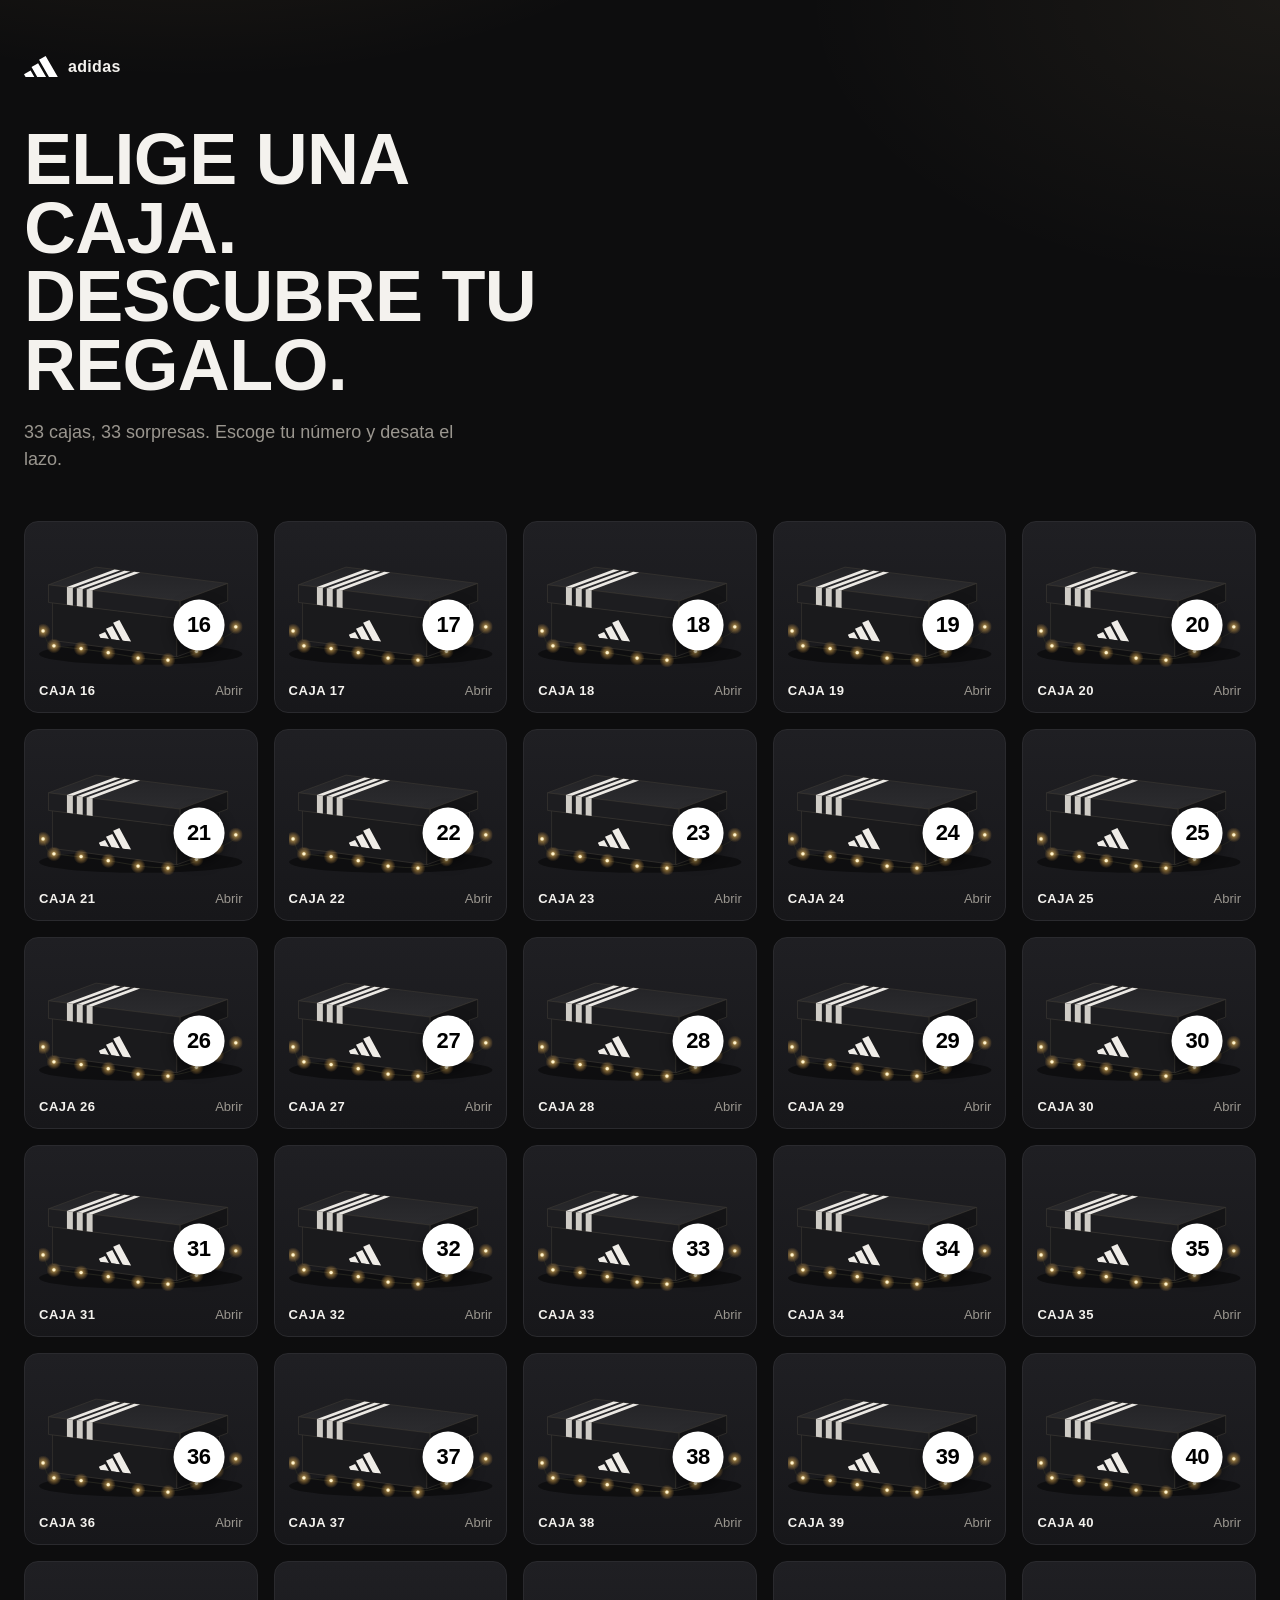
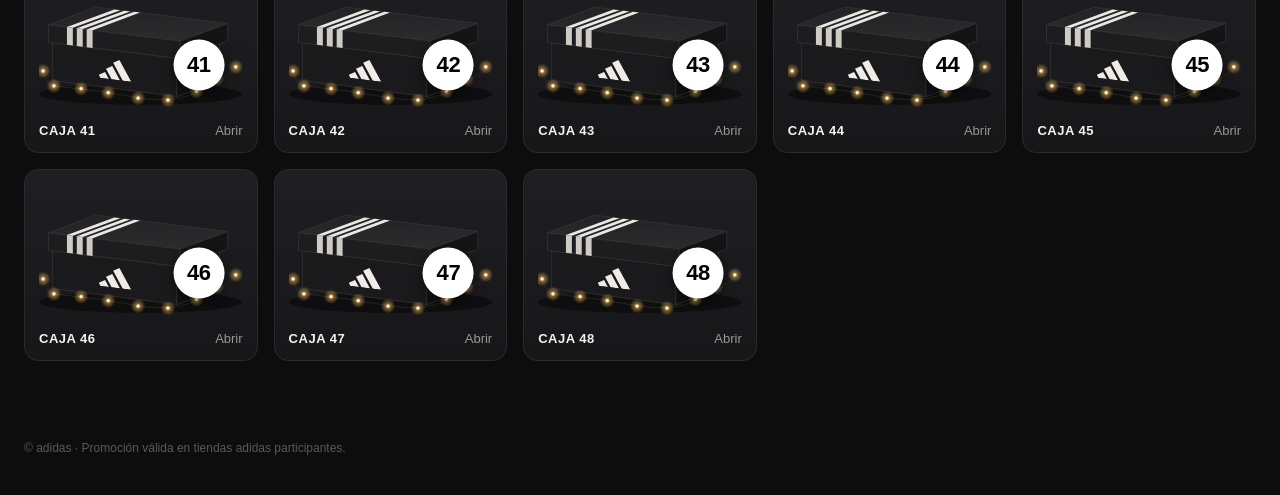
==== index.html @ e95f107b "Add files via upload" ====
<!doctype html>
<html lang="es">
<head>
<meta charset="utf-8">
<meta name="viewport" content="width=device-width, initial-scale=1">
<title>adidas · Elige tu caja</title>
<style>
  :root {
    --bg: #0d0d0e;
    --card: #17171a;
    --card-hi: #1f1f23;
    --line: #2a2a2e;
    --text: #f4f2ee;
    --muted: #9a968f;
    --warm: #ffd98a;
    --radius: 14px;
    --font: "Helvetica Neue", Helvetica, Arial, sans-serif;
  }
  * { box-sizing: border-box; }
  html, body { margin: 0; }
  body {
    min-height: 100vh;
    background:
      radial-gradient(60rem 30rem at 15% -10%, rgba(255, 200, 120, .10), transparent 60%),
      radial-gradient(50rem 30rem at 100% 0%, rgba(255, 220, 160, .06), transparent 60%),
      var(--bg);
    color: var(--text);
    font-family: var(--font);
    -webkit-font-smoothing: antialiased;
  }

  /* ── Hero ── */
  header { max-width: 1280px; margin: 0 auto; padding: 56px 24px 32px; }
  .brand { display: flex; align-items: center; gap: 10px; font-weight: 700; letter-spacing: .02em; }
  .brand svg { width: 34px; height: auto; }
  .eyebrow { margin: 48px 0 12px; font-size: 13px; letter-spacing: .18em; text-transform: uppercase; color: var(--warm); }
  h1 { margin: 48px 0 0; font-size: clamp(34px, 6vw, 72px); line-height: .95; font-weight: 800; text-transform: uppercase; letter-spacing: -.01em; max-width: 14ch; }
  .lead { margin: 20px 0 0; max-width: 46ch; font-size: 18px; line-height: 1.5; color: var(--muted); }

  /* ── Grid ── */
  main { max-width: 1280px; margin: 0 auto; padding: 16px 24px 80px; }
  .grid { display: grid; grid-template-columns: repeat(auto-fill, minmax(200px, 1fr)); gap: 16px; list-style: none; margin: 0; padding: 0; }
  .card {
    position: relative; width: 100%; display: flex; flex-direction: column; align-items: stretch;
    padding: 18px 14px 14px; border: 1px solid var(--line); border-radius: var(--radius);
    background: linear-gradient(180deg, var(--card-hi), var(--card));
    color: inherit; font: inherit; cursor: pointer; text-align: left;
    transition: transform .25s ease, border-color .25s ease, box-shadow .25s ease;
  }
  .card:hover, .card:focus-visible { transform: translateY(-4px); border-color: #4a453d; box-shadow: 0 18px 40px -18px rgba(255, 200, 120, .35); outline: none; }
  .card:focus-visible { box-shadow: 0 0 0 3px var(--warm); }
  .box { position: relative; width: 100%; aspect-ratio: 300 / 190; }
  .box svg { width: 100%; height: 100%; display: block; overflow: visible; }
  .box .lid { transition: transform .35s cubic-bezier(.3, 1.4, .5, 1); }
  .card:hover .lid, .card:focus-visible .lid { transform: translate(-2px, -9px) rotate(-1.5deg); }
  .num {
    position: absolute; left: 78.5%; top: 66%; translate: -50% -50%;
    width: 25%; aspect-ratio: 1; border-radius: 50%;
    display: grid; place-items: center;
    background: #fff; color: #000;
    font-weight: 800; font-size: clamp(16px, 2.2vw, 22px); letter-spacing: -.02em;
    box-shadow: 0 4px 12px rgba(0, 0, 0, .5);
  }
  .meta { display: flex; justify-content: space-between; align-items: center; margin-top: 14px; font-size: 13px; color: var(--muted); }
  .meta b { color: var(--text); font-weight: 700; letter-spacing: .04em; text-transform: uppercase; }
  .card.opened .meta span::after { content: " ✓"; color: var(--warm); }

  /* ── Preloader overlay ── */
  .loader {
    position: fixed; inset: 0; z-index: 50; display: grid; place-items: center;
    background: rgba(8, 8, 9, .92); backdrop-filter: blur(6px);
    opacity: 0; visibility: hidden; transition: opacity .3s ease, visibility .3s;
  }
  .loader.show { opacity: 1; visibility: visible; }
  .loader svg { width: min(260px, 60vw); height: auto; }

  /* ── Modal / Vale ── */
  dialog {
    width: min(720px, calc(100% - 32px)); max-width: none; padding: 0; border: 0; background: transparent; color: #111;
  }
  dialog::backdrop { background: rgba(8, 8, 9, .85); backdrop-filter: blur(4px); }
  dialog[open] .voucher { animation: pop .5s cubic-bezier(.2, 1.3, .4, 1); }
  @keyframes pop { from { transform: scale(.85) translateY(20px); opacity: 0; } }
  .voucher { position: relative; display: grid; grid-template-columns: 150px 1fr; border-radius: 16px; overflow: hidden; background: #f4f2ee; box-shadow: 0 30px 80px rgba(0, 0, 0, .6); }
  .stub { position: relative; display: flex; flex-direction: column; align-items: center; justify-content: space-between; gap: 16px; padding: 28px 16px; background: #000; color: #fff; }
  .stub svg { width: 64px; height: auto; }
  .stub .tag { writing-mode: vertical-rl; transform: rotate(180deg); font-size: 12px; letter-spacing: .3em; text-transform: uppercase; color: #bbb; }
  .stub .circle { width: 64px; height: 64px; border-radius: 50%; display: grid; place-items: center; background: #fff; color: #000; font-size: 26px; font-weight: 800; }
  .stub::after { /* perforation */
    content: ""; position: absolute; top: 12px; bottom: 12px; right: -1px; width: 2px;
    background: repeating-linear-gradient(#f4f2ee 0 6px, transparent 6px 12px);
  }
  .body { position: relative; padding: 36px 36px 32px; background:
      repeating-linear-gradient(-60deg, transparent 0 28px, rgba(0,0,0,.035) 28px 46px) right / 40% 100% no-repeat, #f4f2ee; }
  .body .eyebrow { margin: 0 0 14px; color: #6d6a64; }
  .body h2 { margin: 0; font-size: clamp(26px, 4vw, 40px); line-height: 1.02; font-weight: 800; text-transform: uppercase; letter-spacing: -.01em; }
  .body p { margin: 18px 0 0; color: #4c4944; font-size: 15px; line-height: 1.5; }
  .stripes { display: flex; gap: 6px; margin-top: 26px; }
  .stripes i { display: block; width: 10px; height: 34px; background: #000; transform: skewX(-20deg); }
  .close { position: absolute; top: 12px; right: 12px; width: 36px; height: 36px; border: 0; border-radius: 50%; background: rgba(0,0,0,.08); color: #111; font-size: 20px; line-height: 1; cursor: pointer; }
  .close:hover, .close:focus-visible { background: #000; color: #fff; outline: none; }
  .notch { position: absolute; left: 150px; width: 24px; height: 24px; border-radius: 50%; background: var(--bg); translate: -50% 0; z-index: 1; }
  .notch.t { top: -12px; } .notch.b { bottom: -12px; }

  footer { max-width: 1280px; margin: 0 auto; padding: 0 24px 40px; color: #5c5953; font-size: 12px; }

  @media (max-width: 560px) {
    header { padding-top: 32px; }
    .grid { grid-template-columns: repeat(2, 1fr); gap: 10px; }
    .card { padding: 14px 10px 10px; }
    .voucher { grid-template-columns: 1fr; }
    .stub { flex-direction: row; padding: 18px 20px; }
    .stub .tag { writing-mode: horizontal-tb; transform: none; }
    .stub::after { top: auto; bottom: -1px; left: 12px; right: 12px; width: auto; height: 2px; background: repeating-linear-gradient(90deg, #f4f2ee 0 6px, transparent 6px 12px); }
    .notch { display: none; }
    .body { padding: 28px 22px 24px; }
  }
  @media (prefers-reduced-motion: reduce) {
    *, *::before, *::after { transition-duration: .01ms !important; animation-duration: .01ms !important; }
  }
</style>
</head>
<body>

<!-- Shared SVG definitions: box drawn once, reused by every card -->
<svg width="0" height="0" style="position:absolute" aria-hidden="true">
  <defs>
    <radialGradient id="glow">
      <stop offset="0" stop-color="#ffe7a8" stop-opacity=".95"/>
      <stop offset=".35" stop-color="#ffc861" stop-opacity=".45"/>
      <stop offset="1" stop-color="#ffb347" stop-opacity="0"/>
    </radialGradient>
    <linearGradient id="topShade" x1="0" y1="1" x2="0" y2="0">
      <stop offset="0" stop-color="#2c2c2f"/><stop offset="1" stop-color="#232326"/>
    </linearGradient>
    <symbol id="mark" viewBox="0 0 50.1 31.5">
      <path fill="currentColor" fill-rule="evenodd" d="M50.1 31.4 31.9 0l-9.7 5.6 14.9 25.8h13ZM32.8 31.4l-12-20.7-9.7 5.6 8.7 15.1h13ZM9.7 21.4l5.8 10H2.6L0 27l9.7-5.6Z"/>
    </symbol>
    <!-- body + floor shadow + lights -->
    <symbol id="boxBase" viewBox="0 0 300 190">
      <ellipse cx="150" cy="168" rx="150" ry="16" fill="#000" opacity=".45"/>
      <g stroke="#3b3733" stroke-width="1" stroke-linejoin="round">
        <path d="M20 92 203 115 203 172 20 148z" fill="#1a1a1c"/>
        <path d="M203 115 266 92 266 149 203 172z" fill="#111113"/>
      </g>
      <!-- logo on front face, sheared to follow perspective -->
      <g transform="matrix(1 .1257 0 1 0 0)" fill="#efece7">
        <use href="#mark" x="88" y="103" width="48" height="30" style="color:#efece7"/>
      </g>
      <!-- string lights -->
      <path d="M4 132c8 10 4 22 18 24 30 4 60 6 92 12 30 5 60 12 92 6 22-4 40-12 56-24 10-8 22-10 30-20" fill="none" stroke="#2a2b22" stroke-width="1.2"/>
      <g id="bulbs"></g>
    </symbol>
    <symbol id="boxLid" viewBox="0 0 300 190">
      <g stroke="#3b3733" stroke-width="1" stroke-linejoin="round">
        <path d="M14 66 208 90 278 64 84 40z" fill="url(#topShade)"/>
        <path d="M14 66 208 90 208 116 14 92z" fill="#1d1d20"/>
        <path d="M208 90 278 64 278 90 208 116z" fill="#141416"/>
      </g>
      <g id="lidStripes"></g>
    </symbol>
  </defs>
</svg>

<header>
  <div class="brand"><svg viewBox="0 0 50.1 31.5" aria-hidden="true"><use href="#mark" style="color:#fff"/></svg>adidas</div>
  <h1>Elige una caja. Descubre tu regalo.</h1>
  <p class="lead">33 cajas, 33 sorpresas. Escoge tu número y desata el lazo.</p>
</header>

<main>
  <ul class="grid" id="grid"></ul>
</main>

<footer>© adidas · Promoción válida en tiendas adidas participantes.</footer>

<!-- Preloader -->
<div class="loader" id="loader" aria-hidden="true">
<svg xmlns="http://www.w3.org/2000/svg" viewBox="20 20 360 230" role="img" aria-label="Cargando">
<defs>
<path id="l" d="M92 212C120 175 165 135 192 108C140 122 52 116 48 72C44 30 118 34 189 91C197 89 203 89 211 91C282 34 356 30 352 72C348 116 260 122 208 108C235 135 280 175 308 212"><animate attributeName="d" dur="3.2s" repeatCount="indefinite" calcMode="spline" keyTimes="0;.1;.3;.44;.56;.7;.86;1" keySplines=".5 0 .3 1;.5 0 .3 1;.5 0 .3 1;.5 0 .3 1;.5 0 .3 1;.5 0 .3 1;.5 0 .3 1" values="M92 212C120 175 165 135 192 108C140 122 52 116 48 72C44 30 118 34 189 91C197 89 203 89 211 91C282 34 356 30 352 72C348 116 260 122 208 108C235 135 280 175 308 212;M92 212C120 175 165 135 192 108C140 122 52 116 48 72C44 30 118 34 189 91C197 89 203 89 211 91C282 34 356 30 352 72C348 116 260 122 208 108C235 135 280 175 308 212;M70 205C105 175 160 130 192 108C155 120 96 116 92 86C88 56 140 60 189 91C197 89 203 89 211 91C260 60 312 56 308 86C304 116 245 120 208 108C240 130 295 175 330 205;M46 186C90 170 150 128 192 108C175 114 148 112 148 100C148 88 168 86 189 91C197 89 203 89 211 91C232 86 252 88 252 100C252 112 225 114 208 108C250 128 310 170 354 186;M72 206C22 150 192 182 193 106C194 103 193 101 193 99C193 97 192 95 196 94C204 92 196 92 204 94C208 95 207 97 207 99C207 101 206 103 207 106C208 182 378 150 328 206;M88 212C44 148 192 176 193 106C194 103 193 101 193 99C193 97 192 95 196 94C204 92 196 92 204 94C208 95 207 97 207 99C207 101 206 103 207 106C208 176 356 148 312 212;M70 205C105 175 160 130 192 108C155 120 96 116 92 86C88 56 140 60 189 91C197 89 203 89 211 91C260 60 312 56 308 86C304 116 245 120 208 108C240 130 295 175 330 205;M92 212C120 175 165 135 192 108C140 122 52 116 48 72C44 30 118 34 189 91C197 89 203 89 211 91C282 34 356 30 352 72C348 116 260 122 208 108C235 135 280 175 308 212"/></path>
<path id="a" d="M93.2 210.4L77.5 231.1"><animate attributeName="d" dur="3.2s" repeatCount="indefinite" calcMode="spline" keyTimes="0;.1;.3;.44;.56;.7;.86;1" keySplines=".5 0 .3 1;.5 0 .3 1;.5 0 .3 1;.5 0 .3 1;.5 0 .3 1;.5 0 .3 1;.5 0 .3 1" values="M93.2 210.4L77.5 231.1;M93.2 210.4L77.5 231.1;M71.5 203.7L51.8 220.6;M47.9 185.3L23.4 194.2;M70.7 204.5L88 223.9;M86.9 210.4L101.6 231.8;M71.5 203.7L51.8 220.6;M93.2 210.4L77.5 231.1"/></path>
<path id="b" d="M306.8 210.4L322.5 231.1"><animate attributeName="d" dur="3.2s" repeatCount="indefinite" calcMode="spline" keyTimes="0;.1;.3;.44;.56;.7;.86;1" keySplines=".5 0 .3 1;.5 0 .3 1;.5 0 .3 1;.5 0 .3 1;.5 0 .3 1;.5 0 .3 1;.5 0 .3 1" values="M306.8 210.4L322.5 231.1;M306.8 210.4L322.5 231.1;M328.5 203.7L348.2 220.6;M352.1 185.3L376.6 194.2;M329.3 204.5L312 223.9;M313.1 210.4L298.4 231.8;M328.5 203.7L348.2 220.6;M306.8 210.4L322.5 231.1"/></path>
<g id="w"><rect x="-10" y="-25" width="20" height="50" rx="9"/></g>
</defs>
<g fill="none" stroke-linejoin="round">
<use href="#l" stroke="#2b2622" stroke-width="31"/>
<use href="#l" stroke="#efdcae" stroke-width="27"/>
<use href="#l" stroke="#e7e3dd" stroke-width="21"/>
<use href="#l" stroke="#a8a096" stroke-width="17" stroke-dasharray="1.3 3.7" opacity=".4"/>
<g stroke-linecap="round">
<use href="#a" stroke="#2b2622" stroke-width="21"/><use href="#b" stroke="#2b2622" stroke-width="21"/>
<use href="#a" stroke="#cfcac3" stroke-width="16"/><use href="#b" stroke="#cfcac3" stroke-width="16"/>
<use href="#a" stroke="#f4f2ee" stroke-width="4" opacity=".8"/><use href="#b" stroke="#f4f2ee" stroke-width="4" opacity=".8"/>
</g>
</g>
<g transform="translate(200 99)">
<g><animate attributeName="opacity" dur="3.2s" repeatCount="indefinite" calcMode="spline" keyTimes="0;.1;.3;.44;.56;.7;.86;1" keySplines=".5 0 .3 1;.5 0 .3 1;.5 0 .3 1;.5 0 .3 1;.5 0 .3 1;.5 0 .3 1;.5 0 .3 1" values="1;1;1;.2;0;0;1;1"/>
<animateTransform attributeName="transform" type="scale" dur="3.2s" repeatCount="indefinite" calcMode="spline" keyTimes="0;.1;.3;.44;.56;.7;.86;1" keySplines=".5 0 .3 1;.5 0 .3 1;.5 0 .3 1;.5 0 .3 1;.5 0 .3 1;.5 0 .3 1;.5 0 .3 1" values="1;1;.92;.55;.3;.3;.92;1"/>
<g stroke="#2b2622" stroke-width="2.5">
<use href="#w" x="-10" fill="#efdcae"/><use href="#w" x="10" fill="#e7e3dd"/>
</g>
<g fill="none" stroke="#a8a096" stroke-width="15" stroke-dasharray="1.3 3.7" opacity=".4">
<path d="M-10-14v28M10-14v28"/>
</g>
</g>
</g>
</svg>
</div>

<!-- Voucher modal -->
<dialog id="voucher" aria-labelledby="v-title">
  <div class="voucher">
    <span class="notch t"></span><span class="notch b"></span>
    <div class="stub">
      <svg viewBox="0 0 50.1 31.5" aria-hidden="true"><use href="#mark" style="color:#fff"/></svg>
      <span class="tag">Vale regalo</span>
      <span class="circle" id="v-num">16</span>
    </div>
    <div class="body">
      <p class="eyebrow">Vale regalo · Caja nº <span id="v-num2">16</span></p>
      <h2 id="v-title">Acércate a la tienda de Adidas a por tu regalo</h2>
      <p>Muestra este vale en tu tienda adidas más cercana.</p>
      <div class="stripes" aria-hidden="true"><i></i><i></i><i></i></div>
    </div>
    <form method="dialog"><button class="close" aria-label="Cerrar">×</button></form>
  </div>
</dialog>

<script>
(function () {
  // ── Config ──
  var FIRST = 16, COUNT = 33;       // números 16 → 48
  var LOADER_MS = 1900;             // tiempo para que el lazo se deshaga

  // ── Build lid stripes + bulbs once (inside the shared symbols) ──
  var NS = 'http://www.w3.org/2000/svg';
  var L1 = [14, 66], L2 = [208, 90], L4 = [84, 40], H = 26;
  function P(u, v) { return [L1[0] + u * (L2[0] - L1[0]) + v * (L4[0] - L1[0]), L1[1] + u * (L2[1] - L1[1]) + v * (L4[1] - L1[1])]; }
  function poly(pts, fill) { var p = document.createElementNS(NS, 'polygon'); p.setAttribute('points', pts.map(function (q) { return q.join(','); }).join(' ')); p.setAttribute('fill', fill); return p; }
  var stripes = document.getElementById('lidStripes');
  [0.14, 0.215, 0.29].forEach(function (u0) {
    var u1 = u0 + 0.045, a = P(u0, 0), b = P(u1, 0);
    stripes.appendChild(poly([P(u0, 1), P(u1, 1), b, a], '#ebe8e3'));
    stripes.appendChild(poly([a, b, [b[0], b[1] + H], [a[0], a[1] + H]], '#cfccc6'));
  });
  var bulbs = document.getElementById('bulbs');
  [[6, 134], [22, 156], [62, 160], [102, 166], [146, 174], [190, 177], [232, 164], [262, 146], [290, 128]].forEach(function (c) {
    var g = document.createElementNS(NS, 'circle'); g.setAttribute('cx', c[0]); g.setAttribute('cy', c[1]); g.setAttribute('r', 11); g.setAttribute('fill', 'url(#glow)');
    var d = document.createElementNS(NS, 'circle'); d.setAttribute('cx', c[0]); d.setAttribute('cy', c[1]); d.setAttribute('r', 2.4); d.setAttribute('fill', '#fff4cf');
    bulbs.appendChild(g); bulbs.appendChild(d);
  });

  // ── Cards ──
  var grid = document.getElementById('grid'), html = '';
  for (var n = FIRST; n < FIRST + COUNT; n++) {
    html += '<li><button class="card" data-n="' + n + '" aria-label="Abrir caja número ' + n + '">' +
      '<div class="box"><svg viewBox="0 0 300 190" aria-hidden="true"><use href="#boxBase"/><use class="lid" href="#boxLid"/></svg>' +
      '<span class="num">' + n + '</span></div>' +
      '<div class="meta"><b>Caja ' + n + '</b><span>Abrir</span></div></button></li>';
  }
  grid.innerHTML = html;

  // ── Click → preloader → vale ──
  var loader = document.getElementById('loader'), lace = loader.querySelector('svg');
  var dlg = document.getElementById('voucher'), busy = false, lastCard = null;
  var reduced = window.matchMedia('(prefers-reduced-motion: reduce)').matches;
  lace.pauseAnimations();

  grid.addEventListener('click', function (e) {
    var card = e.target.closest('.card');
    if (!card || busy) return;
    busy = true; lastCard = card;
    var n = card.dataset.n;
    document.getElementById('v-num').textContent = n;
    document.getElementById('v-num2').textContent = n;

    lace.setCurrentTime(0);
    if (!reduced) lace.unpauseAnimations();
    loader.classList.add('show');

    setTimeout(function () {
      loader.classList.remove('show');
      lace.pauseAnimations();
      card.classList.add('opened');
      dlg.showModal();
      busy = false;
    }, reduced ? 400 : LOADER_MS);
  });

  dlg.addEventListener('click', function (e) { if (e.target === dlg) dlg.close(); }); // click outside
  dlg.addEventListener('close', function () { if (lastCard) lastCard.focus(); });
})();
</script>
</body>
</html>
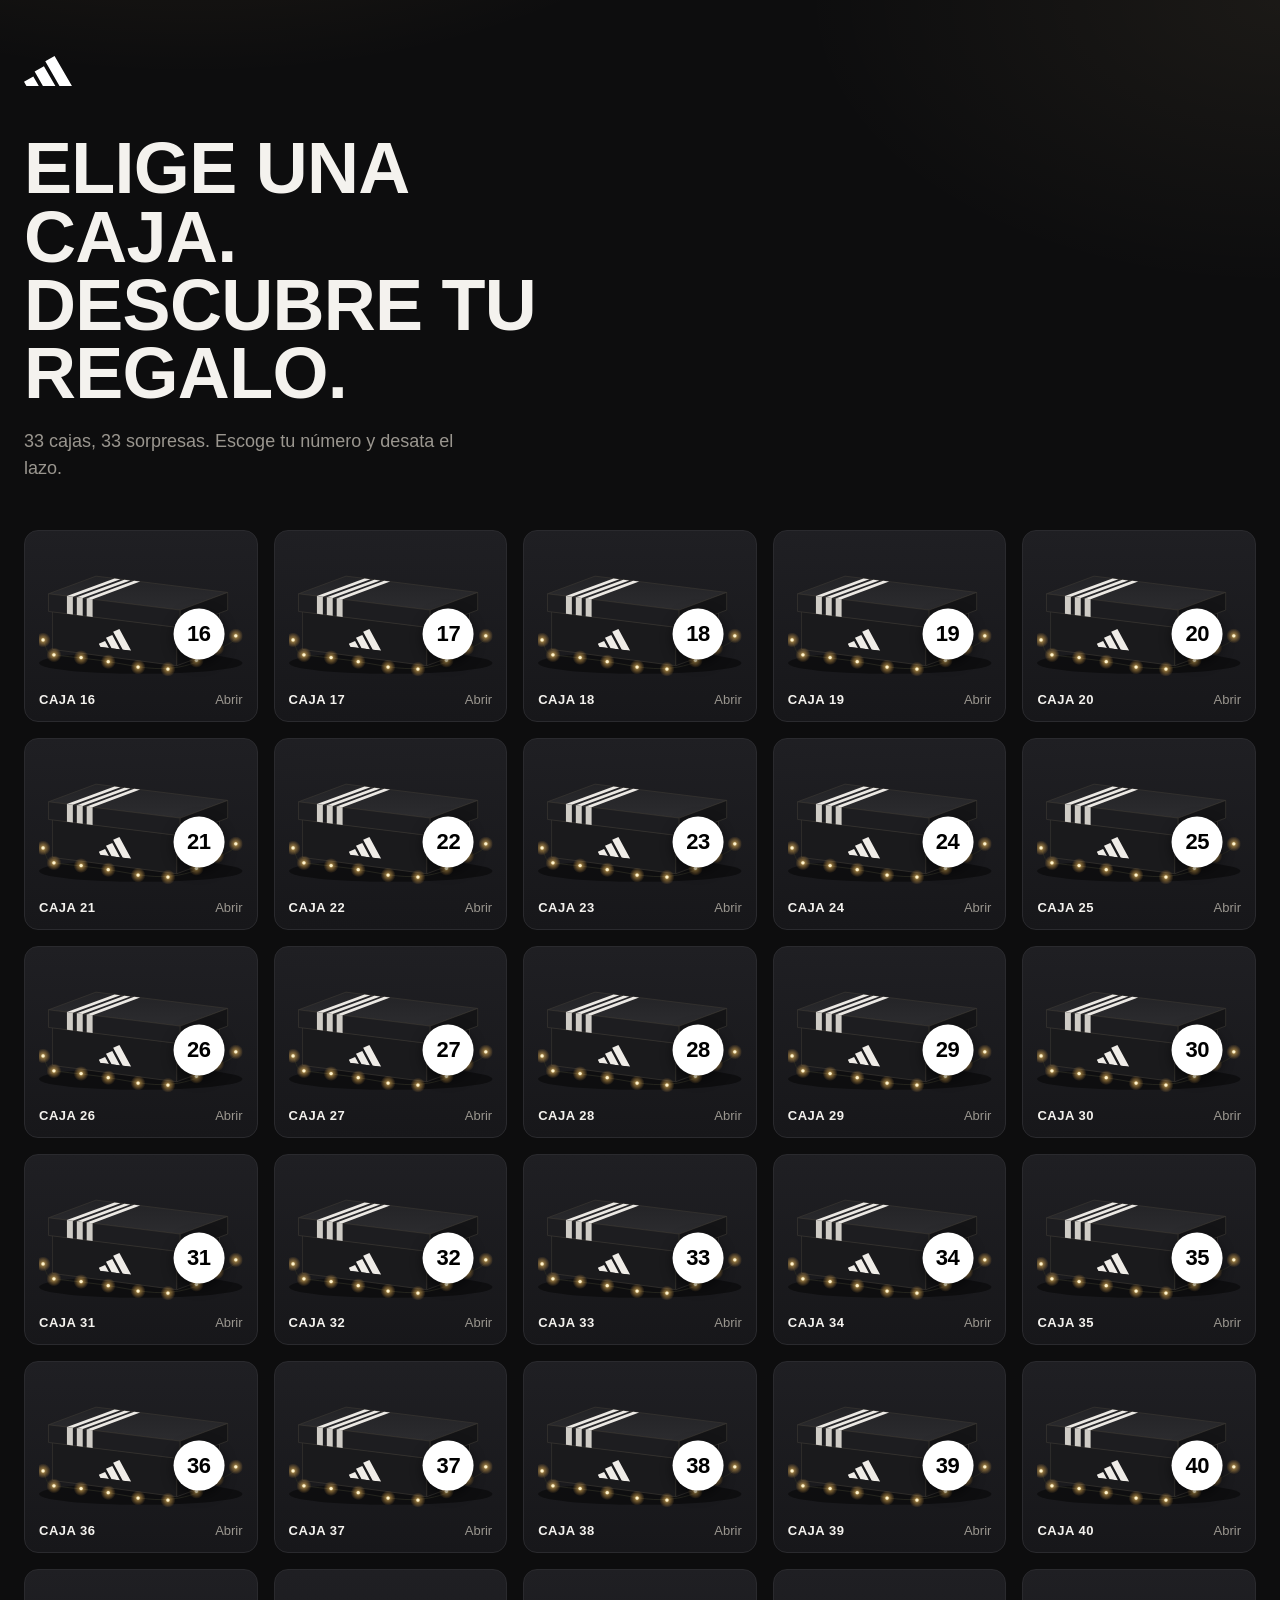
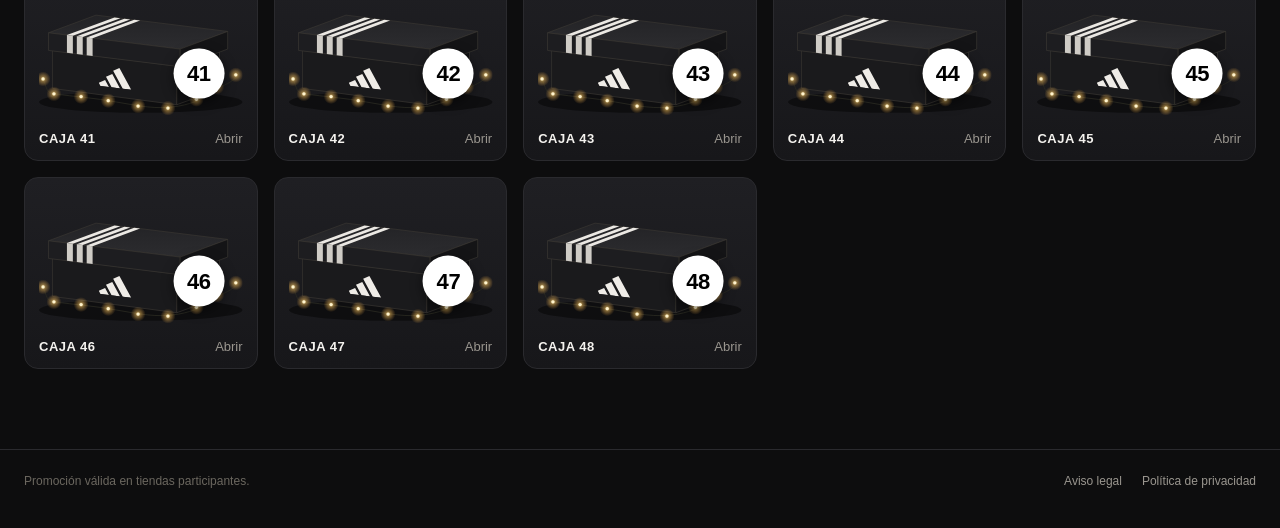
==== commit 394f565d: "Add files via upload" ====
--- a/index.html
+++ b/index.html
@@ -4,6 +4,7 @@
 <meta charset="utf-8">
 <meta name="viewport" content="width=device-width, initial-scale=1">
 <title>adidas · Elige tu caja</title>
+<link rel="icon" href="assets/favicon.svg" type="image/svg+xml">
 <style>
   :root {
     --bg: #0d0d0e;
@@ -32,7 +33,7 @@
   /* ── Hero ── */
   header { max-width: 1280px; margin: 0 auto; padding: 56px 24px 32px; }
   .brand { display: flex; align-items: center; gap: 10px; font-weight: 700; letter-spacing: .02em; }
-  .brand svg { width: 34px; height: auto; }
+  .brand svg { width: 48px; height: auto; display: block; }
   .eyebrow { margin: 48px 0 12px; font-size: 13px; letter-spacing: .18em; text-transform: uppercase; color: var(--warm); }
   h1 { margin: 48px 0 0; font-size: clamp(34px, 6vw, 72px); line-height: .95; font-weight: 800; text-transform: uppercase; letter-spacing: -.01em; max-width: 14ch; }
   .lead { margin: 20px 0 0; max-width: 46ch; font-size: 18px; line-height: 1.5; color: var(--muted); }
@@ -76,12 +77,12 @@
 
   /* ── Modal / Vale ── */
   dialog {
-    width: min(720px, calc(100% - 32px)); max-width: none; padding: 0; border: 0; background: transparent; color: #111;
+    width: min(720px, calc(100% - 32px)); max-width: none; max-height: calc(100dvh - 32px); overflow: auto; padding: 0; border: 0; background: transparent; color: #111;
   }
   dialog::backdrop { background: rgba(8, 8, 9, .85); backdrop-filter: blur(4px); }
   dialog[open] .voucher { animation: pop .5s cubic-bezier(.2, 1.3, .4, 1); }
   @keyframes pop { from { transform: scale(.85) translateY(20px); opacity: 0; } }
-  .voucher { position: relative; display: grid; grid-template-columns: 150px 1fr; border-radius: 16px; overflow: hidden; background: #f4f2ee; box-shadow: 0 30px 80px rgba(0, 0, 0, .6); }
+  .voucher { position: relative; display: grid; grid-template-columns: 150px minmax(0, 1fr); border-radius: 16px; overflow: hidden; background: #f4f2ee; box-shadow: 0 30px 80px rgba(0, 0, 0, .6); }
   .stub { position: relative; display: flex; flex-direction: column; align-items: center; justify-content: space-between; gap: 16px; padding: 28px 16px; background: #000; color: #fff; }
   .stub svg { width: 64px; height: auto; }
   .stub .tag { writing-mode: vertical-rl; transform: rotate(180deg); font-size: 12px; letter-spacing: .3em; text-transform: uppercase; color: #bbb; }
@@ -92,24 +93,39 @@
   }
   .body { position: relative; padding: 36px 36px 32px; background:
       repeating-linear-gradient(-60deg, transparent 0 28px, rgba(0,0,0,.035) 28px 46px) right / 40% 100% no-repeat, #f4f2ee; }
-  .body .eyebrow { margin: 0 0 14px; color: #6d6a64; }
-  .body h2 { margin: 0; font-size: clamp(26px, 4vw, 40px); line-height: 1.02; font-weight: 800; text-transform: uppercase; letter-spacing: -.01em; }
-  .body p { margin: 18px 0 0; color: #4c4944; font-size: 15px; line-height: 1.5; }
-  .stripes { display: flex; gap: 6px; margin-top: 26px; }
-  .stripes i { display: block; width: 10px; height: 34px; background: #000; transform: skewX(-20deg); }
+  .body .eyebrow { margin: 0 0 14px; color: #6d6a64; letter-spacing: .12em; }
+  .body h2 { margin: 0; font-size: clamp(24px, 3.4vw, 34px); line-height: 1.02; font-weight: 800; text-transform: uppercase; letter-spacing: -.01em; padding-right: 28px; }
+  .prizes { display: grid; gap: 10px; margin-top: 22px; }
+  .prize { display: grid; gap: 4px; padding: 14px 16px; border-radius: 10px; background: #fff; border: 1px solid #e2ded6; }
+  .prize .label { font-size: 11px; letter-spacing: .16em; text-transform: uppercase; color: #6d6a64; }
+  .prize strong { font-size: 20px; font-weight: 800; line-height: 1.15; }
+  .prize small { font-size: 14px; color: #4c4944; }
+  .prize[hidden] { display: none; }
+  .prize.extra { background: #000; border-color: #000; color: #fff; }
+  .prize.extra .label { color: var(--warm); }
+  .prize.extra small { color: #c9c5be; }
+  .redeem { display: flex; align-items: center; gap: 18px; margin: 20px 0 0; padding-top: 18px; border-top: 1px dashed #cfcac2; color: #2a2825; font-size: 16px; line-height: 1.4; }
+  .redeem img { flex: none; width: 120px; height: auto; display: block; }
+  @media (max-width: 560px) { .redeem img { width: 104px; } .redeem { font-size: 15px; gap: 14px; } }
   .close { position: absolute; top: 12px; right: 12px; width: 36px; height: 36px; border: 0; border-radius: 50%; background: rgba(0,0,0,.08); color: #111; font-size: 20px; line-height: 1; cursor: pointer; }
   .close:hover, .close:focus-visible { background: #000; color: #fff; outline: none; }
   .notch { position: absolute; left: 150px; width: 24px; height: 24px; border-radius: 50%; background: var(--bg); translate: -50% 0; z-index: 1; }
   .notch.t { top: -12px; } .notch.b { bottom: -12px; }
 
-  footer { max-width: 1280px; margin: 0 auto; padding: 0 24px 40px; color: #5c5953; font-size: 12px; }
+  footer { max-width: 1280px; margin: 0 auto; padding: 24px 24px 40px; border-top: 1px solid var(--line); display: flex; flex-wrap: wrap; justify-content: space-between; gap: 12px 24px; color: #6b675f; font-size: 12px; }
+  footer nav { display: flex; gap: 20px; }
+  footer a { color: #9a968f; text-decoration: none; }
+  footer a:hover, footer a:focus-visible { color: var(--text); text-decoration: underline; }
 
   @media (max-width: 560px) {
     header { padding-top: 32px; }
     .grid { grid-template-columns: repeat(2, 1fr); gap: 10px; }
     .card { padding: 14px 10px 10px; }
-    .voucher { grid-template-columns: 1fr; }
-    .stub { flex-direction: row; padding: 18px 20px; }
+    .voucher { grid-template-columns: minmax(0, 1fr); }
+    .stub { flex-direction: row; padding: 18px 64px 18px 20px; }
+    .stub svg { width: 52px; }
+    .stub .circle { width: 52px; height: 52px; font-size: 22px; }
+    .close { background: rgba(255,255,255,.15); color: #fff; }
     .stub .tag { writing-mode: horizontal-tb; transform: none; }
     .stub::after { top: auto; bottom: -1px; left: 12px; right: 12px; width: auto; height: 2px; background: repeating-linear-gradient(90deg, #f4f2ee 0 6px, transparent 6px 12px); }
     .notch { display: none; }
@@ -163,7 +179,7 @@
 </svg>
 
 <header>
-  <div class="brand"><svg viewBox="0 0 50.1 31.5" aria-hidden="true"><use href="#mark" style="color:#fff"/></svg>adidas</div>
+  <div class="brand"><svg viewBox="0 0 50.1 31.5" role="img" aria-label="adidas"><use href="#mark" style="color:#fff"/></svg></div>
   <h1>Elige una caja. Descubre tu regalo.</h1>
   <p class="lead">33 cajas, 33 sorpresas. Escoge tu número y desata el lazo.</p>
 </header>
@@ -172,7 +188,13 @@
   <ul class="grid" id="grid"></ul>
 </main>
 
-<footer>© adidas · Promoción válida en tiendas adidas participantes.</footer>
+<footer>
+  <span>Promoción válida en tiendas participantes.</span>
+  <nav aria-label="Legal">
+    <a href="aviso-legal.html">Aviso legal</a>
+    <a href="politica-privacidad.html">Política de privacidad</a>
+  </nav>
+</footer>
 
 <!-- Preloader -->
 <div class="loader" id="loader" aria-hidden="true">
@@ -220,8 +242,21 @@
     <div class="body">
       <p class="eyebrow">Vale regalo · Caja nº <span id="v-num2">16</span></p>
       <h2 id="v-title">Acércate a la tienda de Adidas a por tu regalo</h2>
-      <p>Muestra este vale en tu tienda adidas más cercana.</p>
-      <div class="stripes" aria-hidden="true"><i></i><i></i><i></i></div>
+      <div class="prizes">
+        <div class="prize">
+          <span class="label">Tu regalo</span>
+          <strong id="p-main"></strong>
+        </div>
+        <div class="prize extra" id="p-extra" hidden>
+          <span class="label">¡Doble premio! · Con tu compra</span>
+          <strong id="p-extra-name"></strong>
+          <small id="p-extra-cond"></small>
+        </div>
+      </div>
+      <p class="redeem">
+        <img src="assets/qr-app.svg" alt="Código QR de la app" width="120" height="114" decoding="async">
+        <span>Recoge y canjea tu regalo en tienda mostrando el <b>QR de la app</b>.</span>
+      </p>
     </div>
     <form method="dialog"><button class="close" aria-label="Cerrar">×</button></form>
   </div>
@@ -232,6 +267,34 @@
   // ── Config ──
   var FIRST = 16, COUNT = 33;       // números 16 → 48
   var LOADER_MS = 1900;             // tiempo para que el lazo se deshaga
+
+  // ── Premios ──
+  var PREMIOS_INMEDIATOS = [
+    'Stickers de la marca',
+    'Lanyard de la marca',
+    'Bruma de la marca',
+    'Gel de la marca'
+  ];
+  var PREMIOS_COMPRA = [            // doble premio, condicionado a compra mínima
+    { premio: 'Balón de fútbol', condicion: 'Por compras superiores a 110 € en outlets' },
+    { premio: 'Balón de fútbol', condicion: 'Por compras superiores a 150 € en franquicias' },
+    { premio: 'Fragancia',       condicion: 'Por compras superiores a 70 € en outlets' },
+    { premio: 'Balón de fútbol', condicion: 'Por compras superiores a 120 € en franquicias' }
+  ];
+  var PROB_DOBLE = 0.3;             // probabilidad de que una caja incluya doble premio
+  // Cada clic sortea de nuevo, sin repetir el regalo mostrado justo antes
+  var ultimo = { main: null, extra: null };
+  function pickDistinto(list, prev) {
+    var opciones = list.filter(function (x) { return x !== prev; });
+    return opciones[Math.floor(Math.random() * opciones.length)];
+  }
+  function premioPara() {
+    var main = pickDistinto(PREMIOS_INMEDIATOS, ultimo.main);
+    var extra = Math.random() < PROB_DOBLE ? pickDistinto(PREMIOS_COMPRA, ultimo.extra) : null;
+    ultimo.main = main;
+    if (extra) ultimo.extra = extra;
+    return { main: main, extra: extra };
+  }
 
   // ── Build lid stripes + bulbs once (inside the shared symbols) ──
   var NS = 'http://www.w3.org/2000/svg';
@@ -274,6 +337,13 @@
     var n = card.dataset.n;
     document.getElementById('v-num').textContent = n;
     document.getElementById('v-num2').textContent = n;
+    var p = premioPara(n), extra = document.getElementById('p-extra');
+    document.getElementById('p-main').textContent = p.main;
+    extra.hidden = !p.extra;
+    if (p.extra) {
+      document.getElementById('p-extra-name').textContent = p.extra.premio;
+      document.getElementById('p-extra-cond').textContent = p.extra.condicion;
+    }
 
     lace.setCurrentTime(0);
     if (!reduced) lace.unpauseAnimations();
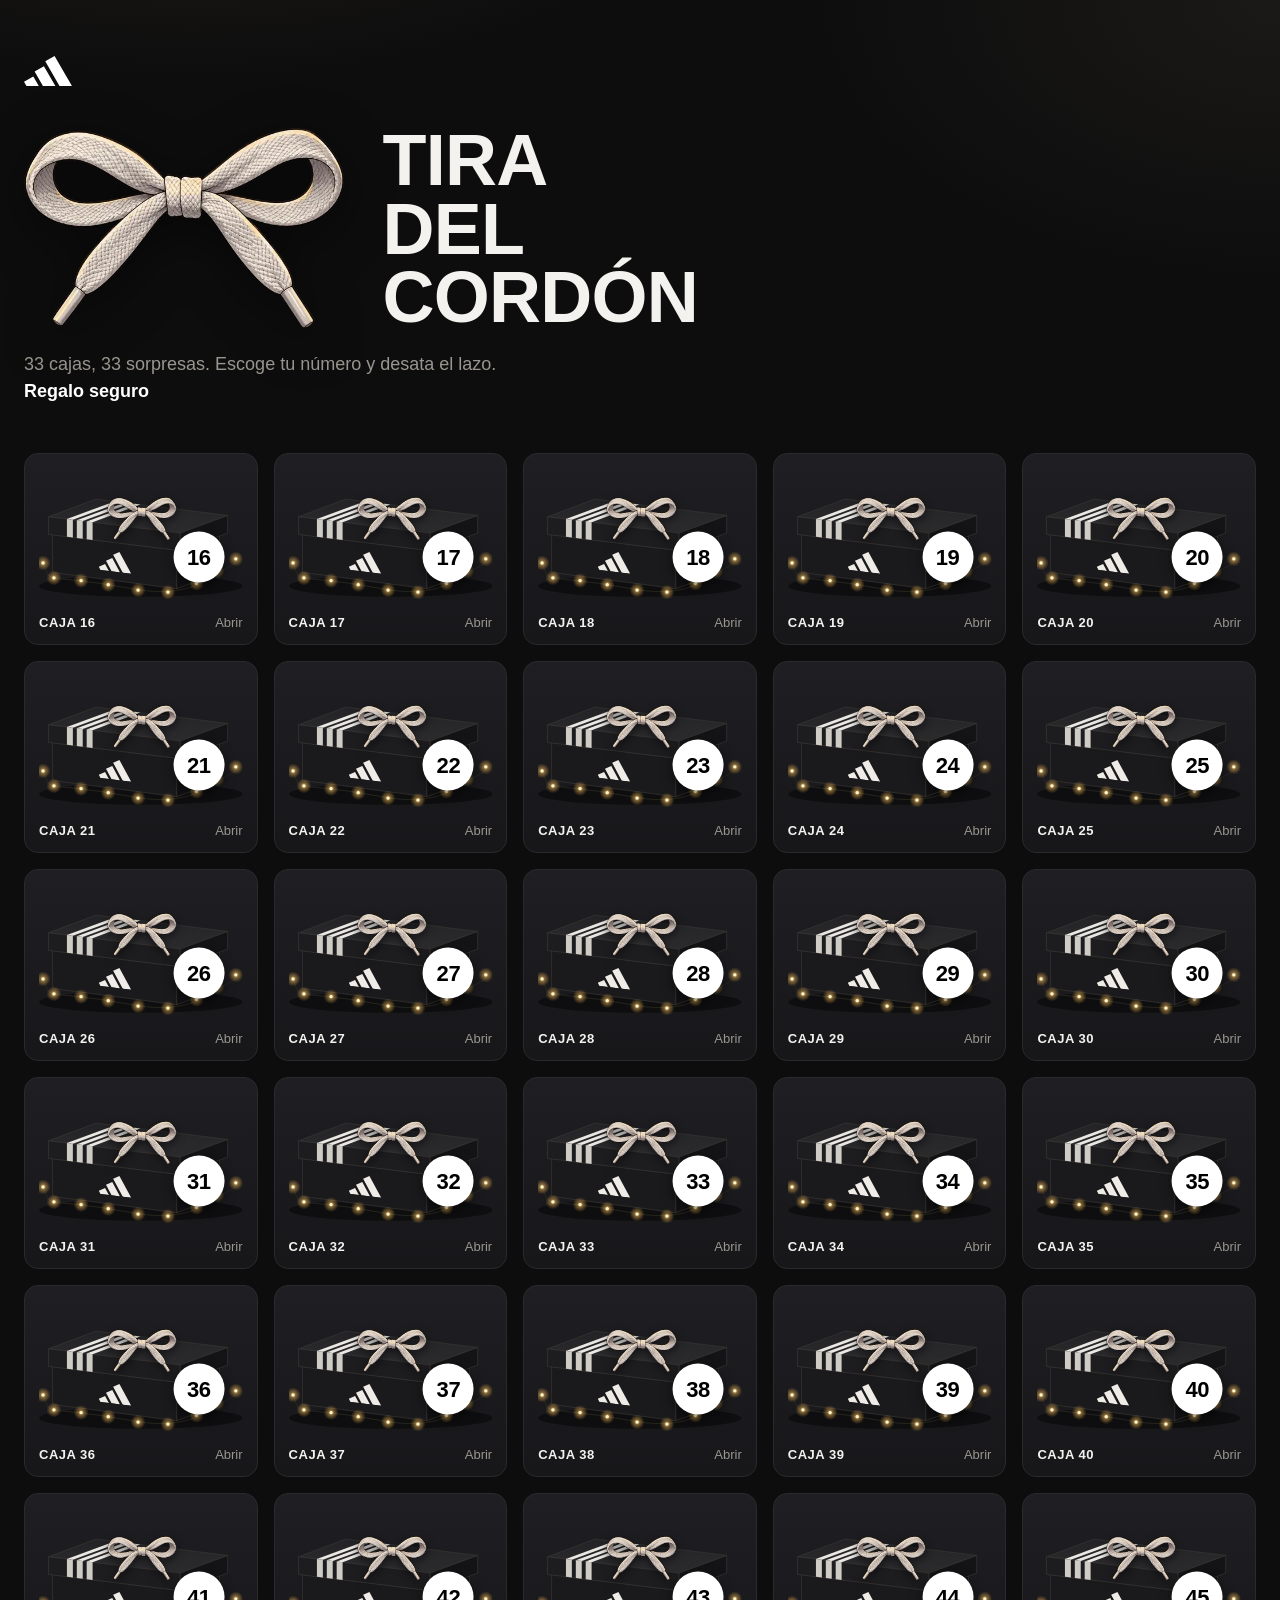
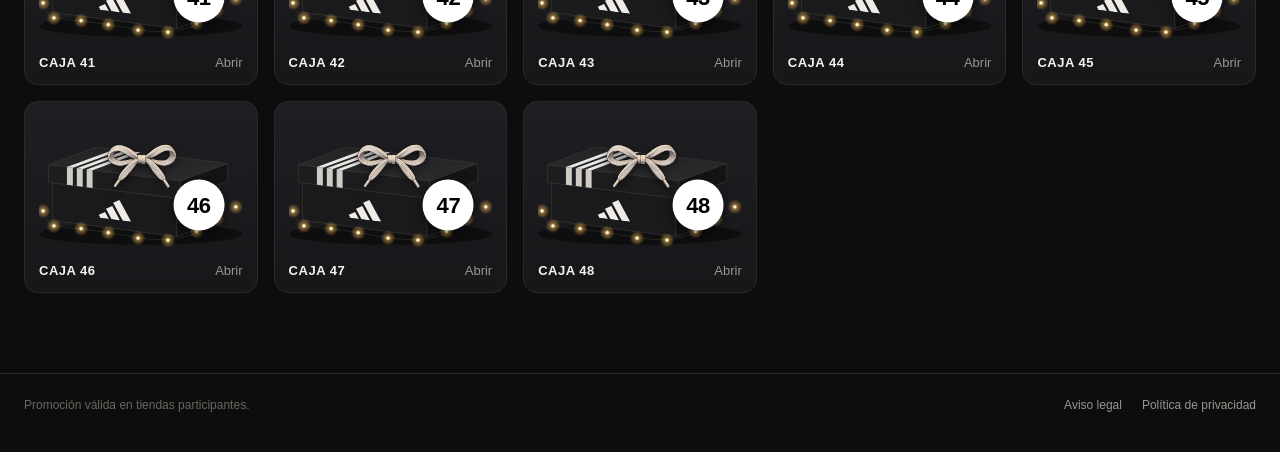
==== commit cb046728: "Add files via upload" ====
--- a/index.html
+++ b/index.html
@@ -3,7 +3,7 @@
 <head>
 <meta charset="utf-8">
 <meta name="viewport" content="width=device-width, initial-scale=1">
-<title>adidas · Elige tu caja</title>
+<title>adidas · Tira del cordón</title>
 <link rel="icon" href="assets/favicon.svg" type="image/svg+xml">
 <style>
   :root {
@@ -35,8 +35,12 @@
   .brand { display: flex; align-items: center; gap: 10px; font-weight: 700; letter-spacing: .02em; }
   .brand svg { width: 48px; height: auto; display: block; }
   .eyebrow { margin: 48px 0 12px; font-size: 13px; letter-spacing: .18em; text-transform: uppercase; color: var(--warm); }
-  h1 { margin: 48px 0 0; font-size: clamp(34px, 6vw, 72px); line-height: .95; font-weight: 800; text-transform: uppercase; letter-spacing: -.01em; max-width: 14ch; }
-  .lead { margin: 20px 0 0; max-width: 46ch; font-size: 18px; line-height: 1.5; color: var(--muted); }
+  .hero-title { display: flex; align-items: center; gap: clamp(16px, 3vw, 40px); margin-top: 40px; }
+  .hero-lace { flex: none; width: clamp(88px, 26vw, 320px); height: auto; filter: drop-shadow(0 12px 24px rgba(0, 0, 0, .5)); }
+  h1 { margin: 0; min-width: 0; font-size: clamp(24px, 6vw, 72px); line-height: .95; font-weight: 800; text-transform: uppercase; letter-spacing: -.01em; }
+  .lead { margin: 20px 0 0; font-size: clamp(15px, 1.6vw, 18px); line-height: 1.5; color: var(--muted); }
+  .lead strong { color: #fff; font-weight: 700; }
+  @media (min-width: 640px) { .lead { white-space: nowrap; } }
 
   /* ── Grid ── */
   main { max-width: 1280px; margin: 0 auto; padding: 16px 24px 80px; }
@@ -54,6 +58,18 @@
   .box svg { width: 100%; height: 100%; display: block; overflow: visible; }
   .box .lid { transition: transform .35s cubic-bezier(.3, 1.4, .5, 1); }
   .card:hover .lid, .card:focus-visible .lid { transform: translate(-2px, -9px) rotate(-1.5deg); }
+  /* Lazo sobre la tapa: capa del mismo tamaño que el SVG para moverse igual que la tapa */
+  .tie { position: absolute; inset: 0; transform-origin: 0 0; transition: transform .35s cubic-bezier(.3, 1.4, .5, 1); pointer-events: none; }
+  .card:hover .tie, .card:focus-visible .tie { transform: translate(-.67%, -4.74%) rotate(-1.5deg); }
+  .tie img { position: absolute; left: 50.7%; top: 36%; width: 34%; height: auto; translate: -50% -50%; filter: drop-shadow(0 3px 4px rgba(0, 0, 0, .55)); transition: transform .3s ease, opacity .3s ease; }
+  .card:hover .tie img, .card:focus-visible .tie img { transform: rotate(-5deg) scale(1.05); }
+  .card.pulling .tie img { animation: tug .42s ease-in forwards; }
+  .card.opened .tie img { opacity: 0; }
+  @keyframes tug {
+    0%   { transform: scale(1.05) rotate(-5deg); }
+    35%  { transform: scale(1.2, .85) translateY(6%); }
+    100% { transform: scale(.35) translateY(-60%) rotate(14deg); opacity: 0; }
+  }
   .num {
     position: absolute; left: 78.5%; top: 66%; translate: -50% -50%;
     width: 25%; aspect-ratio: 1; border-radius: 50%;
@@ -96,7 +112,11 @@
   .body .eyebrow { margin: 0 0 14px; color: #6d6a64; letter-spacing: .12em; }
   .body h2 { margin: 0; font-size: clamp(24px, 3.4vw, 34px); line-height: 1.02; font-weight: 800; text-transform: uppercase; letter-spacing: -.01em; padding-right: 28px; }
   .prizes { display: grid; gap: 10px; margin-top: 22px; }
-  .prize { display: grid; gap: 4px; padding: 14px 16px; border-radius: 10px; background: #fff; border: 1px solid #e2ded6; }
+  .prize { display: grid; grid-template-columns: auto minmax(0, 1fr); align-items: center; gap: 16px; padding: 10px 16px 10px 10px; border-radius: 12px; background: #fff; border: 1px solid #e2ded6; }
+  .prize-txt { display: grid; gap: 4px; }
+  .prize-img { width: 88px; height: 88px; border-radius: 8px; object-fit: cover; background: #fff; display: block; }
+  .prize.extra .prize-img { outline: 1px solid #333; }
+  @media (max-width: 560px) { .prize-img { width: 72px; height: 72px; } .prize { gap: 12px; } }
   .prize .label { font-size: 11px; letter-spacing: .16em; text-transform: uppercase; color: #6d6a64; }
   .prize strong { font-size: 20px; font-weight: 800; line-height: 1.15; }
   .prize small { font-size: 14px; color: #4c4944; }
@@ -119,6 +139,11 @@
 
   @media (max-width: 560px) {
     header { padding-top: 32px; }
+    /* Hero a ancho completo: cordón + titular llenan la pantalla menos el margen lateral */
+    header, main, footer { padding-left: 20px; padding-right: 20px; }
+    .hero-title { gap: 3vw; margin-top: 32px; }
+    .hero-lace { width: 44vw; }
+    h1 { font-size: calc((53vw - 40px) / 4.39); line-height: .92; }
     .grid { grid-template-columns: repeat(2, 1fr); gap: 10px; }
     .card { padding: 14px 10px 10px; }
     .voucher { grid-template-columns: minmax(0, 1fr); }
@@ -180,8 +205,11 @@
 
 <header>
   <div class="brand"><svg viewBox="0 0 50.1 31.5" role="img" aria-label="adidas"><use href="#mark" style="color:#fff"/></svg></div>
-  <h1>Elige una caja. Descubre tu regalo.</h1>
-  <p class="lead">33 cajas, 33 sorpresas. Escoge tu número y desata el lazo.</p>
+  <div class="hero-title">
+    <img class="hero-lace" src="assets/cordon-header.webp" alt="" width="560" height="352" fetchpriority="high">
+    <h1>Tira<br>del<br>cordón</h1>
+  </div>
+  <p class="lead">33 cajas, 33 sorpresas. Escoge tu número y desata el lazo.<br><strong>Regalo seguro</strong></p>
 </header>
 
 <main>
@@ -244,13 +272,19 @@
       <h2 id="v-title">Acércate a la tienda de Adidas a por tu regalo</h2>
       <div class="prizes">
         <div class="prize">
-          <span class="label">Tu regalo</span>
-          <strong id="p-main"></strong>
+          <img class="prize-img" id="p-main-img" alt="" width="88" height="88">
+          <div class="prize-txt">
+            <span class="label">Tu regalo</span>
+            <strong id="p-main"></strong>
+          </div>
         </div>
         <div class="prize extra" id="p-extra" hidden>
-          <span class="label">¡Doble premio! · Con tu compra</span>
-          <strong id="p-extra-name"></strong>
-          <small id="p-extra-cond"></small>
+          <img class="prize-img" id="p-extra-img" alt="" width="88" height="88">
+          <div class="prize-txt">
+            <span class="label">¡Doble premio! · Con tu compra</span>
+            <strong id="p-extra-name"></strong>
+            <small id="p-extra-cond"></small>
+          </div>
         </div>
       </div>
       <p class="redeem">
@@ -269,19 +303,25 @@
   var LOADER_MS = 1900;             // tiempo para que el lazo se deshaga
 
   // ── Premios ──
+  var IMG = 'assets/premios/';
   var PREMIOS_INMEDIATOS = [
-    'Stickers de la marca',
-    'Lanyard de la marca',
-    'Bruma de la marca',
-    'Gel de la marca'
+    { premio: 'Stickers de la marca', img: IMG + 'stickers.webp' },
+    { premio: 'Lanyard de la marca',  img: IMG + 'lanyard.webp' },
+    { premio: 'Bruma de la marca',    img: IMG + 'bruma.webp' },
+    { premio: 'Gel de la marca',      img: IMG + 'gel.webp' }
   ];
   var PREMIOS_COMPRA = [            // doble premio, condicionado a compra mínima
-    { premio: 'Balón de fútbol', condicion: 'Por compras superiores a 110 € en outlets' },
-    { premio: 'Balón de fútbol', condicion: 'Por compras superiores a 150 € en franquicias' },
-    { premio: 'Fragancia',       condicion: 'Por compras superiores a 70 € en outlets' },
-    { premio: 'Balón de fútbol', condicion: 'Por compras superiores a 120 € en franquicias' }
+    { premio: 'Balón de fútbol', img: IMG + 'balon.webp',     condicion: 'Por compras superiores a 110 € en outlets' },
+    { premio: 'Balón de fútbol', img: IMG + 'balon.webp',     condicion: 'Por compras superiores a 150 € en franquicias' },
+    { premio: 'Fragancia',       img: IMG + 'fragancia.webp', condicion: 'Por compras superiores a 70 € en outlets' },
+    { premio: 'Balón de fútbol', img: IMG + 'balon.webp',     condicion: 'Por compras superiores a 120 € en franquicias' }
   ];
   var PROB_DOBLE = 0.3;             // probabilidad de que una caja incluya doble premio
+  // Precarga las fotos de premios (~47 KB) para que el vale aparezca completo
+  window.addEventListener('load', function () {
+    PREMIOS_INMEDIATOS.concat(PREMIOS_COMPRA).forEach(function (p) { new Image().src = p.img; });
+  });
+
   // Cada clic sortea de nuevo, sin repetir el regalo mostrado justo antes
   var ultimo = { main: null, extra: null };
   function pickDistinto(list, prev) {
@@ -319,6 +359,7 @@
   for (var n = FIRST; n < FIRST + COUNT; n++) {
     html += '<li><button class="card" data-n="' + n + '" aria-label="Abrir caja número ' + n + '">' +
       '<div class="box"><svg viewBox="0 0 300 190" aria-hidden="true"><use href="#boxBase"/><use class="lid" href="#boxLid"/></svg>' +
+      '<span class="tie"><img src="assets/cordon-caja.webp" alt="" width="240" height="151" decoding="async"></span>' +
       '<span class="num">' + n + '</span></div>' +
       '<div class="meta"><b>Caja ' + n + '</b><span>Abrir</span></div></button></li>';
   }
@@ -338,24 +379,33 @@
     document.getElementById('v-num').textContent = n;
     document.getElementById('v-num2').textContent = n;
     var p = premioPara(n), extra = document.getElementById('p-extra');
-    document.getElementById('p-main').textContent = p.main;
+    document.getElementById('p-main').textContent = p.main.premio;
+    document.getElementById('p-main-img').src = p.main.img;
     extra.hidden = !p.extra;
     if (p.extra) {
+      document.getElementById('p-extra-img').src = p.extra.img;
       document.getElementById('p-extra-name').textContent = p.extra.premio;
       document.getElementById('p-extra-cond').textContent = p.extra.condicion;
     }
 
-    lace.setCurrentTime(0);
-    if (!reduced) lace.unpauseAnimations();
-    loader.classList.add('show');
+    // 1) se tira del lazo de la caja  2) preloader del cordón deshaciéndose  3) vale
+    var tug = card.classList.contains('opened') || reduced ? 0 : 380;
+    if (tug) card.classList.add('pulling');
 
     setTimeout(function () {
-      loader.classList.remove('show');
-      lace.pauseAnimations();
-      card.classList.add('opened');
-      dlg.showModal();
-      busy = false;
-    }, reduced ? 400 : LOADER_MS);
+      lace.setCurrentTime(0);
+      if (!reduced) lace.unpauseAnimations();
+      loader.classList.add('show');
+
+      setTimeout(function () {
+        loader.classList.remove('show');
+        lace.pauseAnimations();
+        card.classList.remove('pulling');
+        card.classList.add('opened');
+        dlg.showModal();
+        busy = false;
+      }, reduced ? 400 : LOADER_MS);
+    }, tug);
   });
 
   dlg.addEventListener('click', function (e) { if (e.target === dlg) dlg.close(); }); // click outside
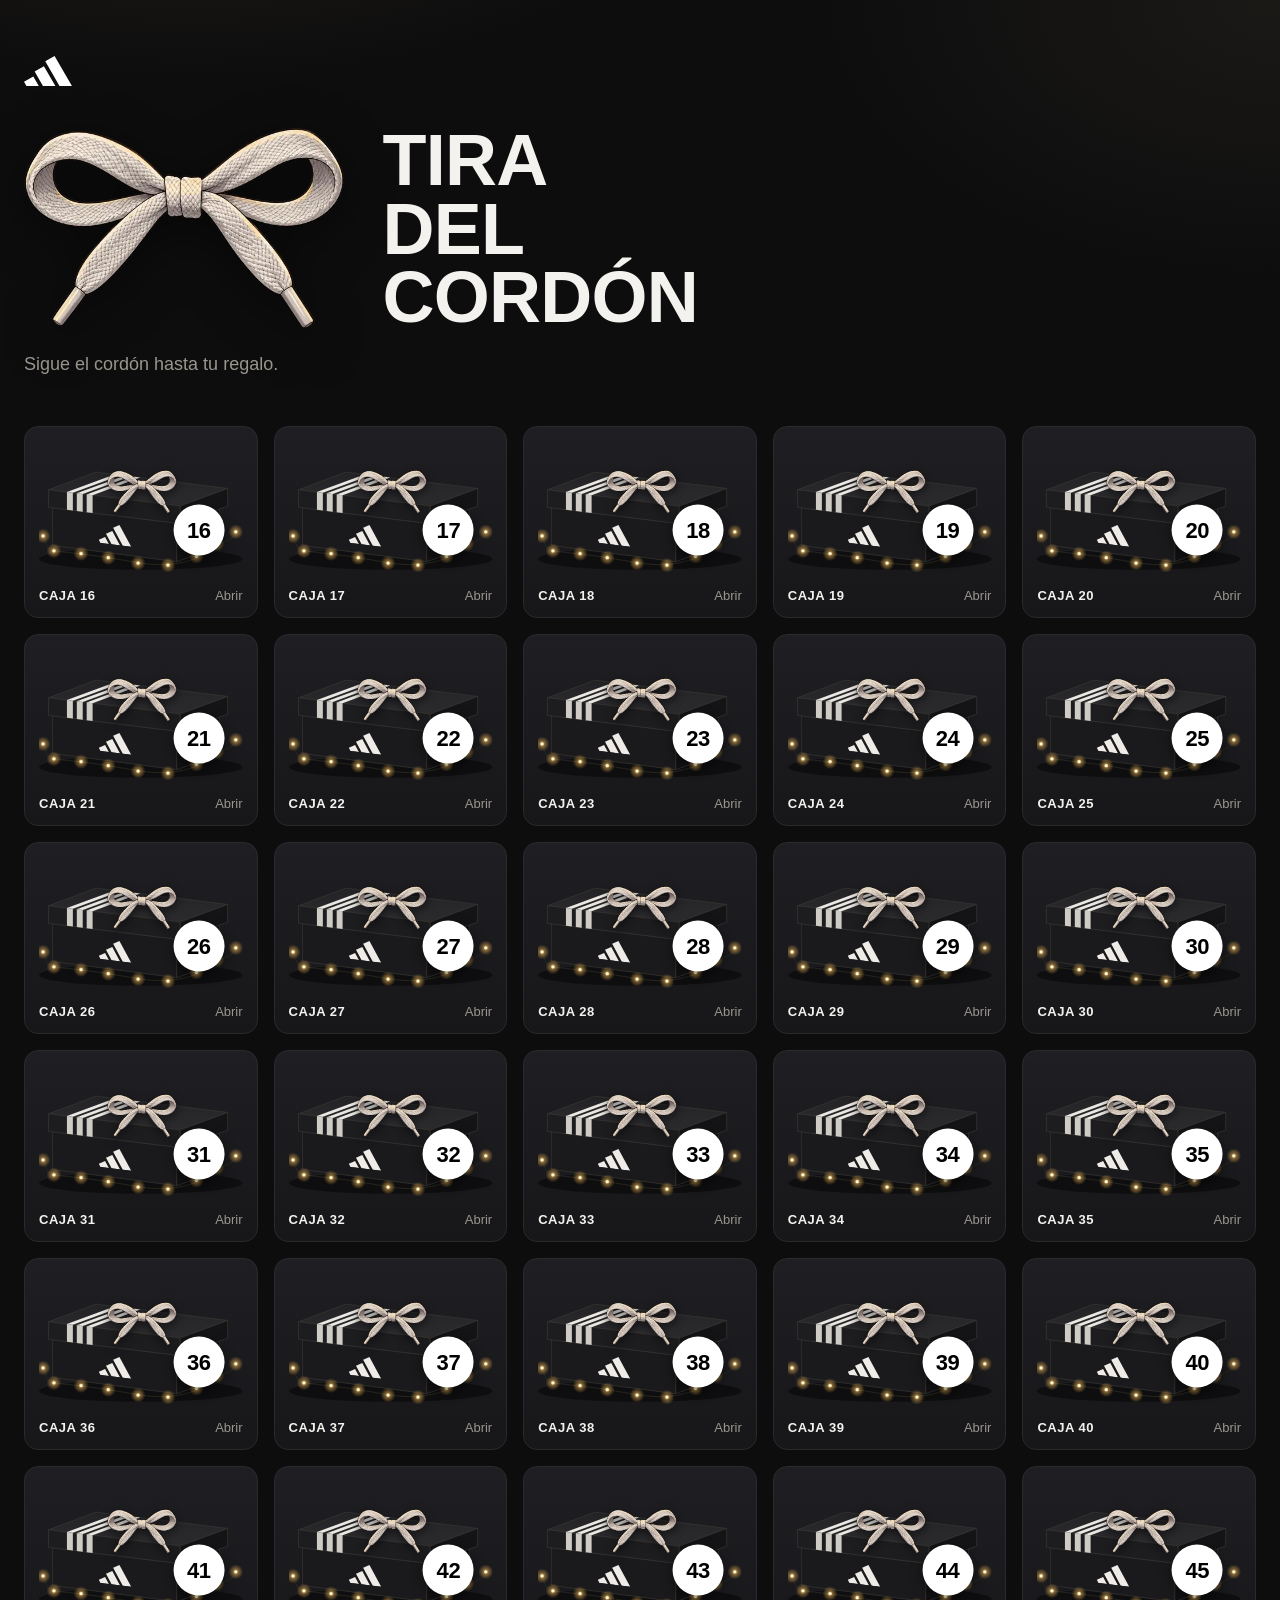
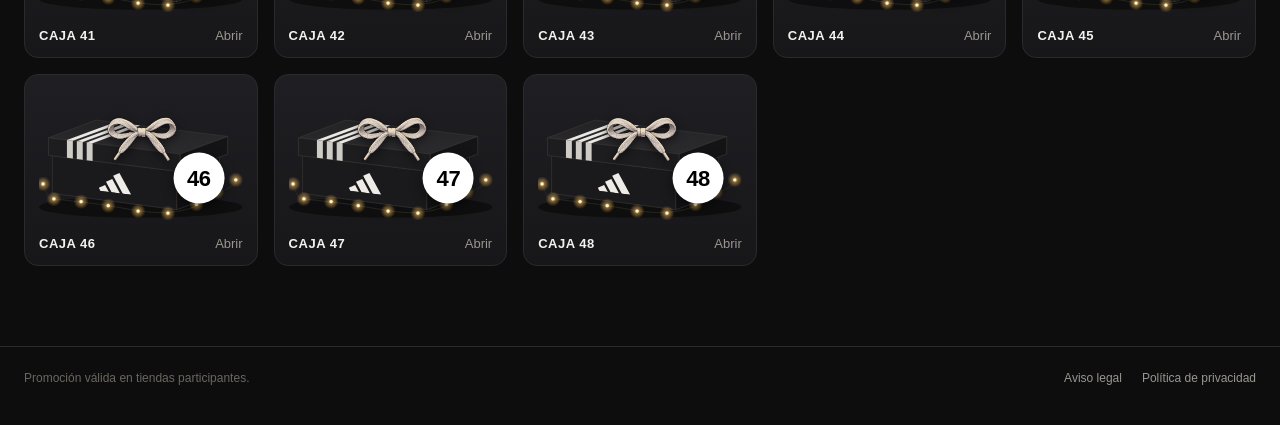
==== commit 7c6c404c: "Add files via upload" ====
--- a/index.html
+++ b/index.html
@@ -39,7 +39,6 @@
   .hero-lace { flex: none; width: clamp(88px, 26vw, 320px); height: auto; filter: drop-shadow(0 12px 24px rgba(0, 0, 0, .5)); }
   h1 { margin: 0; min-width: 0; font-size: clamp(24px, 6vw, 72px); line-height: .95; font-weight: 800; text-transform: uppercase; letter-spacing: -.01em; }
   .lead { margin: 20px 0 0; font-size: clamp(15px, 1.6vw, 18px); line-height: 1.5; color: var(--muted); }
-  .lead strong { color: #fff; font-weight: 700; }
   @media (min-width: 640px) { .lead { white-space: nowrap; } }
 
   /* ── Grid ── */
@@ -209,7 +208,7 @@
     <img class="hero-lace" src="assets/cordon-header.webp" alt="" width="560" height="352" fetchpriority="high">
     <h1>Tira<br>del<br>cordón</h1>
   </div>
-  <p class="lead">33 cajas, 33 sorpresas. Escoge tu número y desata el lazo.<br><strong>Regalo seguro</strong></p>
+  <p class="lead">Sigue el cordón hasta tu regalo.</p>
 </header>
 
 <main>
